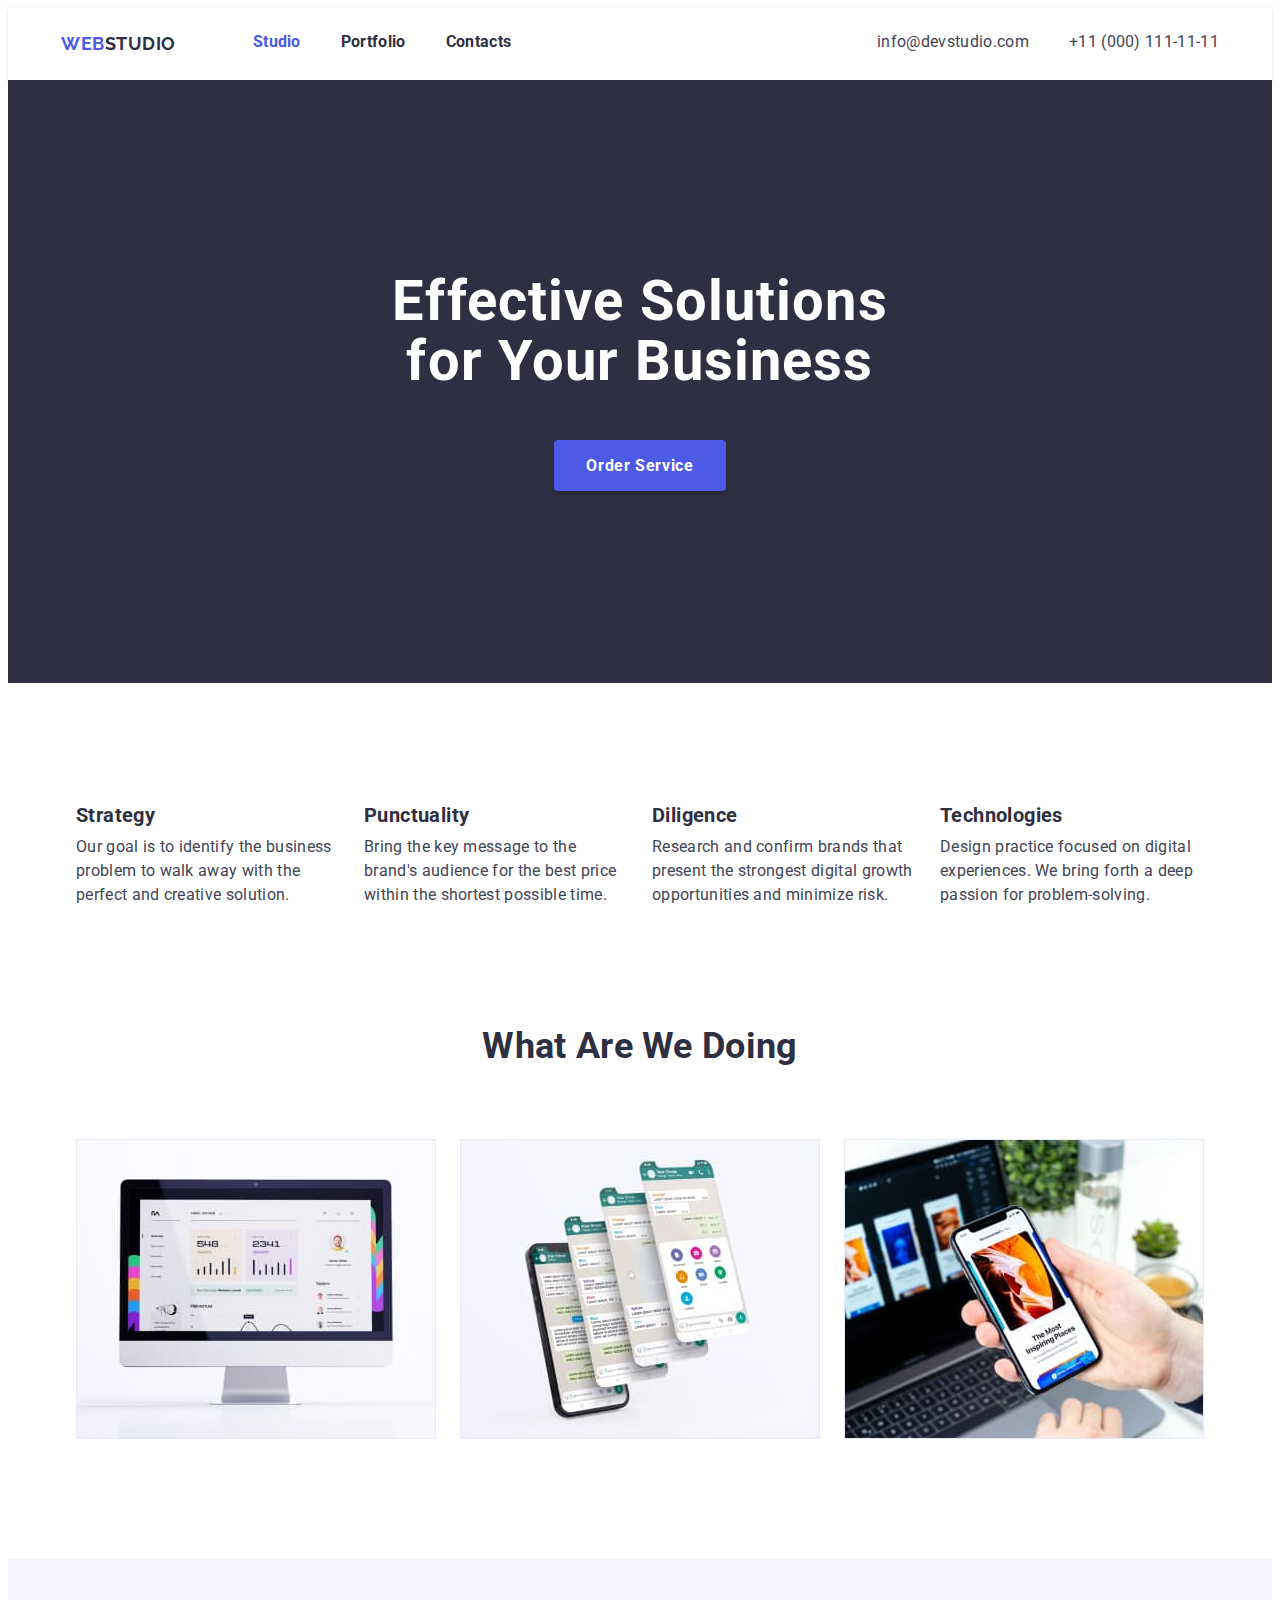
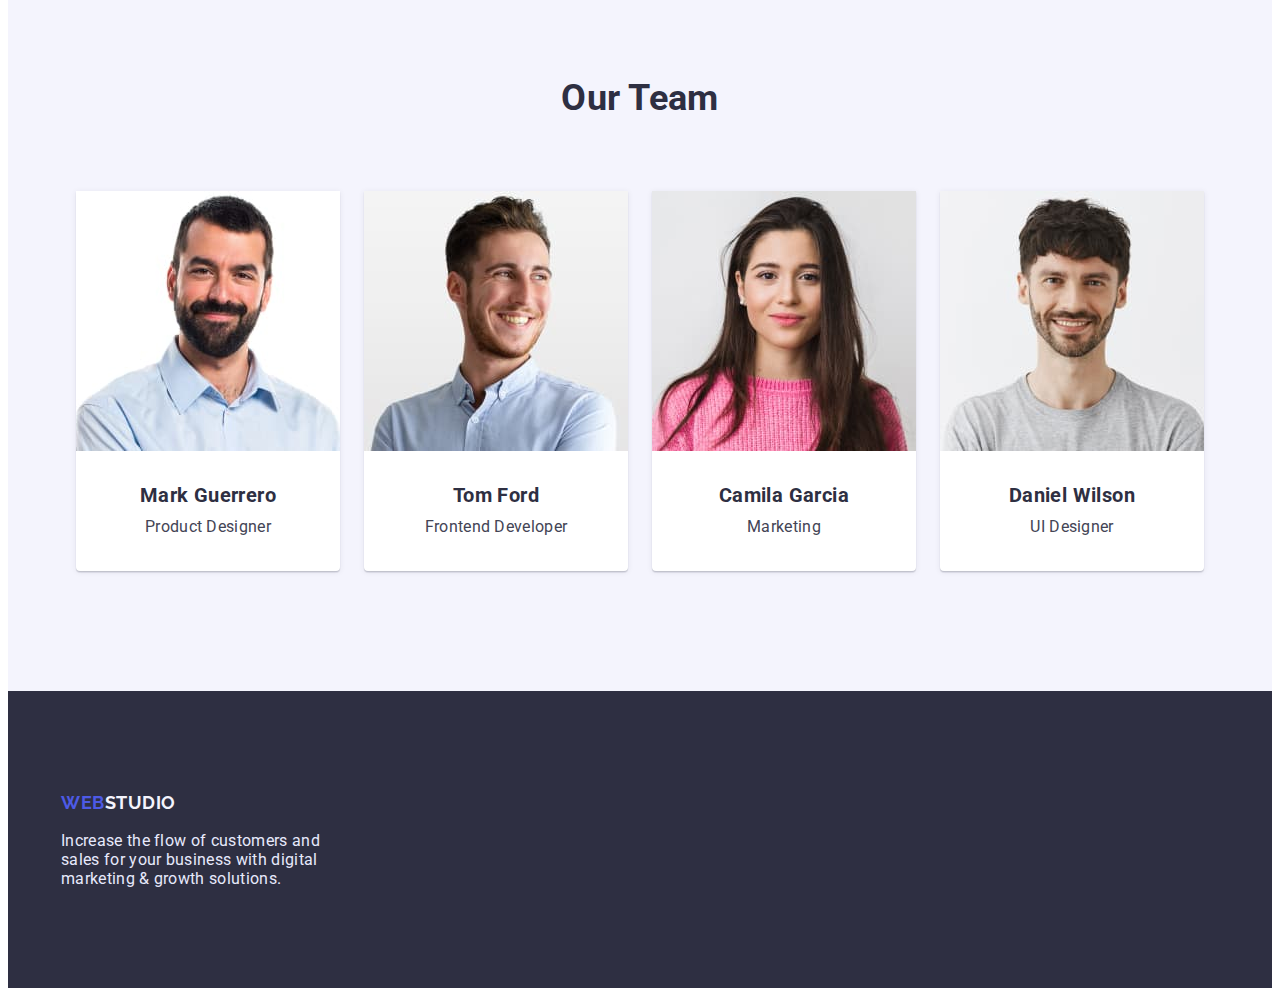
==== index.html @ 912d0351 "cloned" ====
<!DOCTYPE html>
<html lang="en">
  <head>
    <meta charset="UTF-8" />
    <meta http-equiv="X-UA-Compatible" content="IE=edge" />
    <meta name="viewport" content="width=device-width, initial-scale=1.0" />
    <title>Studio</title>
    <link
      rel="stylesheet"
      href="https://cdnjs.cloudflare.com/ajax/libs/modern-normalize/1.1.0/modern-normalize.min.css"
      integrity="sha512-wpPYUAdjBVSE4KJnH1VR1HeZfpl1ub8YT/NKx4PuQ5NmX2tKuGu6U/JRp5y+Y8XG2tV+wKQpNHVUX03MfMFn9Q=="
      crossorigin="anonymous"
      referrerpolicy="no-referrer"
    />
    <link rel="preconnect" href="https://fonts.googleapis.com" />
    <link rel="preconnect" href="https://fonts.gstatic.com" crossorigin />
    <link
      href="https://fonts.googleapis.com/css2?family=Raleway:wght@800&family=Roboto:wght@400;700;900&display=swap"
      rel="stylesheet"
    />
    <link rel="stylesheet" href="./css/styles.css" />
  </head>
  <body>
    <!-- header -->
    <header>
      <div class="container header">
        <a href="./index.html" class="logo">Web<span class="logo-header">Studio</span></a>
        <nav class="navigation">
          <ul class="nav-list">
            <li>
              <a href="./index.html" class="nav-global current">Studio</a>
            </li>
            <li>
              <a href="./portfolio.html" class="nav-global">Portfolio</a>
            </li>
            <li>
              <a href="#" class="nav-global">Contacts</a>
            </li>
          </ul>
        </nav>
        <ul class="contacts">
          <li><a href="mailto:info@devstudio.com" class="contact">info@devstudio.com</a></li>
          <li><a href="tel:+110001111111" class="contact">+11 (000) 111-11-11</a></li>
        </ul>
      </div>
    </header>
    <!-- main content -->
    <main>
      <!-- section order -->
      <section class="section order">
        <div class="container">
          <h1>Effective Solutions for Your Business</h1>
          <button class="order-button" type="button">Order Service</button>
        </div>
      </section>
      <!-- section soft skills -->
      <section class="section soft-skills">
        <div class="container">
          <h2 class="visually-hidden">Benefits</h2>
          <ul class="benefits">
            <li>
              <h3 class="benefit-name">Strategy</h3>
              <p class="benefit-description">
                Our goal is to identify the business problem to walk away with the perfect and
                creative solution.
              </p>
            </li>
            <li>
              <h3 class="benefit-name">Punctuality</h3>
              <p class="benefit-description">
                Bring the key message to the brand's audience for the best price within the shortest
                possible time.
              </p>
            </li>
            <li>
              <h3 class="benefit-name">Diligence</h3>
              <p class="benefit-description">
                Research and confirm brands that present the strongest digital growth opportunities
                and minimize risk.
              </p>
            </li>
            <li>
              <h3 class="benefit-name">Technologies</h3>
              <p class="benefit-description">
                Design practice focused on digital experiences. We bring forth a deep passion for
                problem-solving.
              </p>
            </li>
          </ul>
        </div>
      </section>
      <!-- section what are we doing -->
      <section class="section presentation">
        <div class="container">
          <h2>What are we doing</h2>
          <ul class="our-work">
            <li>
              <img src="./images/statistic.jpg" width="360" height="auto" alt="statistic" />
            </li>
            <li>
              <img src="./images/pagination.jpg" width="360" height="auto" alt="pagination" />
            </li>
            <li>
              <img src="./images/device.jpg" width="360" height="auto" alt="device" />
            </li>
          </ul>
        </div>
      </section>
      <!-- section our team -->
      <section class="section our-team">
        <div class="container">
          <h2>Our Team</h2>
          <ul class="team-cards">
            <li>
              <img
                src="./images/product_designer.jpg"
                width="264"
                height="auto"
                alt="Mark's photo"
              />
              <div class="card-info">
                <h3 class="worker-name">Mark Guerrero</h3>
                <p class="worker-position">Product Designer</p>
              </div>
            </li>
            <li>
              <img src="./images/developer.jpg" width="264" height="auto" alt="Tom's photo" />
              <div class="card-info">
                <h3 class="worker-name">Tom Ford</h3>
                <p class="worker-position">Frontend Developer</p>
              </div>
            </li>
            <li>
              <img src="./images/marketing.jpg" width="264" height="auto" alt="Camila's photo" />
              <div class="card-info">
                <h3 class="worker-name">Camila Garcia</h3>
                <p class="worker-position">Marketing</p>
              </div>
            </li>
            <li>
              <img src="./images/ui_designer.jpg" width="264" height="auto" alt="Daniel's photo" />
              <div class="card-info">
                <h3 class="worker-name">Daniel Wilson</h3>
                <p class="worker-position">UI Designer</p>
              </div>
            </li>
          </ul>
        </div>
      </section>
    </main>
    <!-- Footer -->
    <footer class="footer">
      <div class="container">
        <a href="./index.html" class="logo">Web<span class="logo-footer">Studio</span></a>
        <p class="footer-text">
          Increase the flow of customers and sales for your business with digital marketing & growth
          solutions.
        </p>
      </div>
    </footer>
  </body>
</html>
---- css/styles.css ----
:root {
  --primary-brand-color: #4d5ae5;
  --dark-color: #2e2f42;
  --success-color: #31d0aa;
  --text-color: #434455;
  --subtle-text-color: #8e8f99;
  --accent-color: #e7e9fc;
  --light-color: #f4f4fd;
  --pure-white: white;
  --order-active: #404bbf;
}

body {
  font-family: 'Roboto', sans-serif;
  color: var(--text-color);
  font-size: 16px;
  letter-spacing: 0.02em;
}

h1,
h2,
h3,
h4,
h5,
h6,
p {
  margin: 0;
}

img {
  display: block;
  max-width: 100%;
  height: auto;
}
/*
address {
  font-style: normal;
}
button {
  display: block;
  cursor: pointer;
  border: none;
  border-radius: 4px;
}

.section {
  @media screen and (max-width: 1199px) {
    padding-top: 60px;
    padding-bottom: 60px;
  }
  padding-top: 94px;
  padding-bottom: 94px;
}
.list {
  list-style: none;
  padding-left: 0;
  margin: 0;
}
.link {
  text-decoration: none;
  // color: inherit;
}
*/
.section {
  /* @media screen and (max-width: 1199px) {
    padding-top: 96px;
    padding-bottom: 96px;
  } */
  padding-top: 120px;
  padding-bottom: 120px;
}

.container {
  width: 1158px;
  margin: 0 auto;
  padding: 0 15px;
}

header {
  box-shadow: 0px 2px 1px rgba(46, 47, 66, 0.08), 0px 1px 1px rgba(46, 47, 66, 0.16),
    0px 1px 6px rgba(46, 47, 66, 0.08);
  padding: 24px 0;
}

.header {
  display: flex;
}

.navigation {
  margin-left: 77px;
}

.contacts {
  display: flex;
  margin-left: auto;
}

.logo {
  font-family: 'Raleway', sans-serif;
  font-weight: 700;
  font-size: 18px;
  line-height: 1.33;
  letter-spacing: 0.03em;
  text-transform: uppercase;
  text-decoration: none;
  color: var(--primary-brand-color);
}

.logo-header {
  color: var(--dark-color);
}

ul,
ol {
  list-style-type: none;
  margin: 0;
  padding: 0;
}

.nav-list {
  display: flex;
  gap: 40px;
}

.nav-global {
  font-weight: 700;
  font-size: 16px;
  color: var(--dark-color);
  text-decoration: none;
  letter-spacing: 0.02em;
}

.nav-global:hover,
.nav-global:active {
  color: var(--primary-brand-color);
}

.current {
  color: var(--primary-brand-color);
}

.contacts,
.navlist {
  display: flex;
  gap: 40px;
}

.contact {
  color: var(--text-color);
  text-decoration: none;
  letter-spacing: 0.02em;
}

.contact:hover {
  color: var(--primary-brand-color);
}

.order,
.footer {
  background-color: var(--dark-color);
}

.order {
  padding: 192px 0;
  text-align: center;
}

.order h1 {
  font-weight: 700;
  font-size: 56px;
  line-height: 1.07;
  color: var(--pure-white);
  text-align: center;
  letter-spacing: 0.02em;
  width: 496px;
  margin: 0 auto;
}

.order-button {
  cursor: pointer;
  color: var(--pure-white);
  background-color: var(--primary-brand-color);
  font-family: inherit;
  font-weight: 700;
  font-size: 16px;
  line-height: 1.19;
  letter-spacing: 0.04em;
  box-shadow: 0px 4px 4px rgba(0, 0, 0, 0.15);
  border-radius: 4px;
  border-style: none;
  padding: 16px 32px;
  margin-top: 48px;
}

.order-button:hover {
  box-shadow: 0px 1px 6px rgba(46, 47, 66, 0.08), 0px 1px 1px rgba(46, 47, 66, 0.16),
    0px 2px 1px rgba(46, 47, 66, 0.08);
}

.order-button:active {
  background: var(--order-active);
}

.visually-hidden {
  position: absolute;
  width: 1px;
  height: 1px;
  margin: -1px;
  border: 0;
  padding: 0;

  white-space: nowrap;
  clip-path: inset(100%);
  clip: rect(0 0 0 0);
  overflow: hidden;
}

.benefits,
.our-work,
.team-cards {
  display: flex;
  flex-wrap: wrap;
  gap: 24px;
  justify-content: center;
}

.benefits li {
  width: 264px;
}

.benefit-name {
  font-weight: 700;
  font-size: 20px;
  line-height: 1.2;
  letter-spacing: 0.02em;
  color: var(--dark-color);
  margin-bottom: 8px;
}

.benefit-description {
  line-height: 1.5;
}

.our-work li {
  width: 360px;
}

.presentation {
  padding-top: 0;
}

.presentation h2,
.our-team h2 {
  text-transform: capitalize;
  font-weight: 700;
  font-size: 36px;
  line-height: 1.11;
  text-align: center;
  color: var(--dark-color);
  margin-bottom: 72px;
}

.our-team {
  background-color: var(--light-color);
  text-align: center;
}

.our-team h3 {
  font-weight: 700;
  font-size: 20px;
  line-height: 1.2;
  letter-spacing: 0.02em;
  color: var(--dark-color);
  margin-bottom: 8px;
}

.team-cards li {
  width: 264px;
  background-color: #ffffff;
  box-shadow: 0px 1px 6px rgba(46, 47, 66, 0.08), 0px 1px 1px rgba(46, 47, 66, 0.16),
    0px 2px 1px rgba(46, 47, 66, 0.08);
  border-radius: 0px 0px 4px 4px;
}

.card-info {
  padding: 32px 0;
}

.worker-position {
  line-height: 1.5;
}

.buttons {
  cursor: pointer;
  color: var(--primary-brand-color);
  background-color: var(--light-color);
  border: 1px solid var(--accent-color);
  border-radius: 4px;
  font-family: inherit;
  font-size: 16px;
  font-weight: 700;
  line-height: 1.33;
  letter-spacing: 0.04em;
  padding: 12px 24px;
}

.buttons:hover {
  background: var(--primary-brand-color);
  box-shadow: 0px 3px 1px rgba(0, 0, 0, 0.1), 0px 2px 1px rgba(0, 0, 0, 0.08),
    0px 2px 2px rgba(0, 0, 0, 0.12);
  color: var(--pure-white);
}

.nav-local {
  display: flex;
  flex-wrap: wrap;
  margin-bottom: 72px;
  justify-content: center;
  column-gap: 24px;
}

.cards {
  display: flex;
  flex-wrap: wrap;
  row-gap: 48px;
  column-gap: 24px;
}

.cards > li {
  width: 360px;
  box-shadow: 0px 1px 6px rgba(46, 47, 66, 0.08);
}

.description {
  padding: 32px 16px;
  border: 0.5px solid #f4f4fd;
  border: 0;
}

.project-name {
  font-weight: 700;
  font-size: 20px;
  color: var(--dark-color);
  margin-bottom: 8px;
}

.project-type {
  line-height: 1.5;
}

.footer {
  background-color: var(--dark-color);
  padding: 100px 0;
}

.logo-footer {
  color: var(--light-color);
  margin-bottom: 24px;
}

.footer-text {
  color: var(--accent-color);
  width: 264px;
  margin-top: 16px;
}
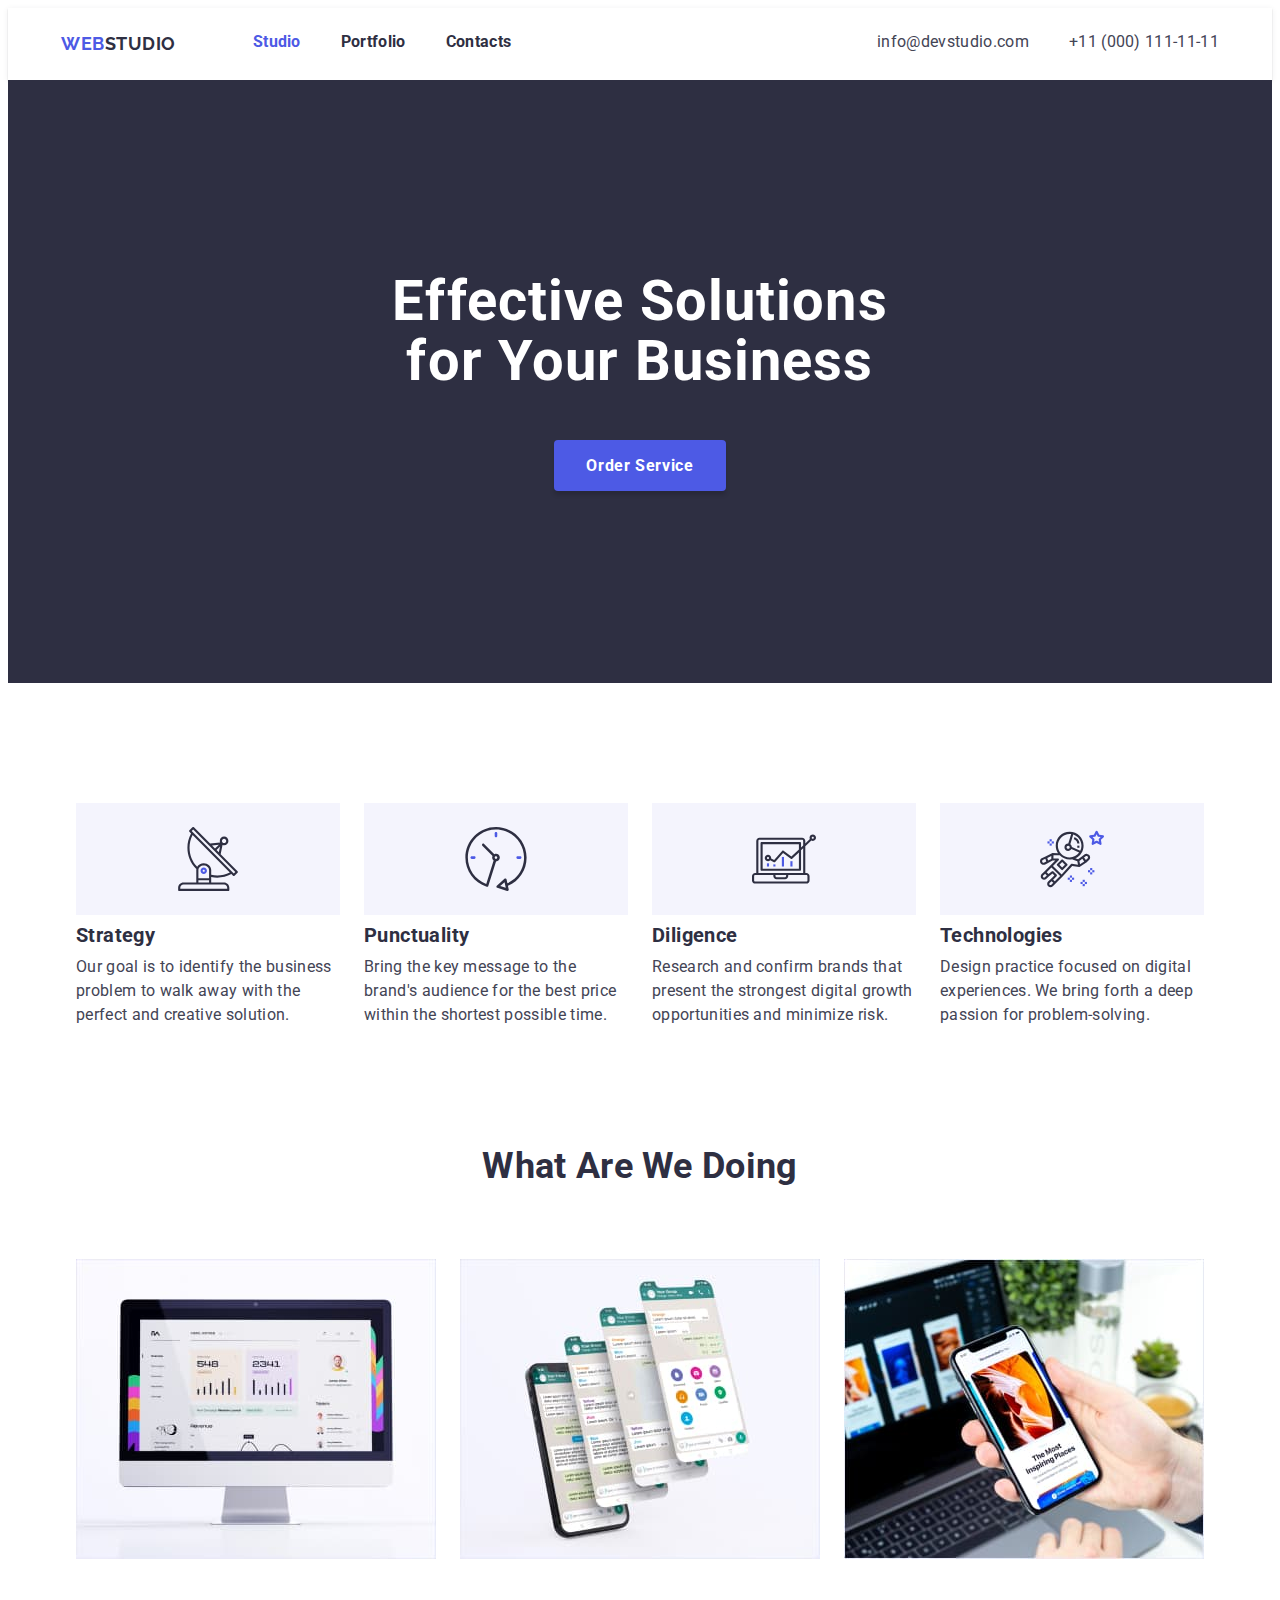
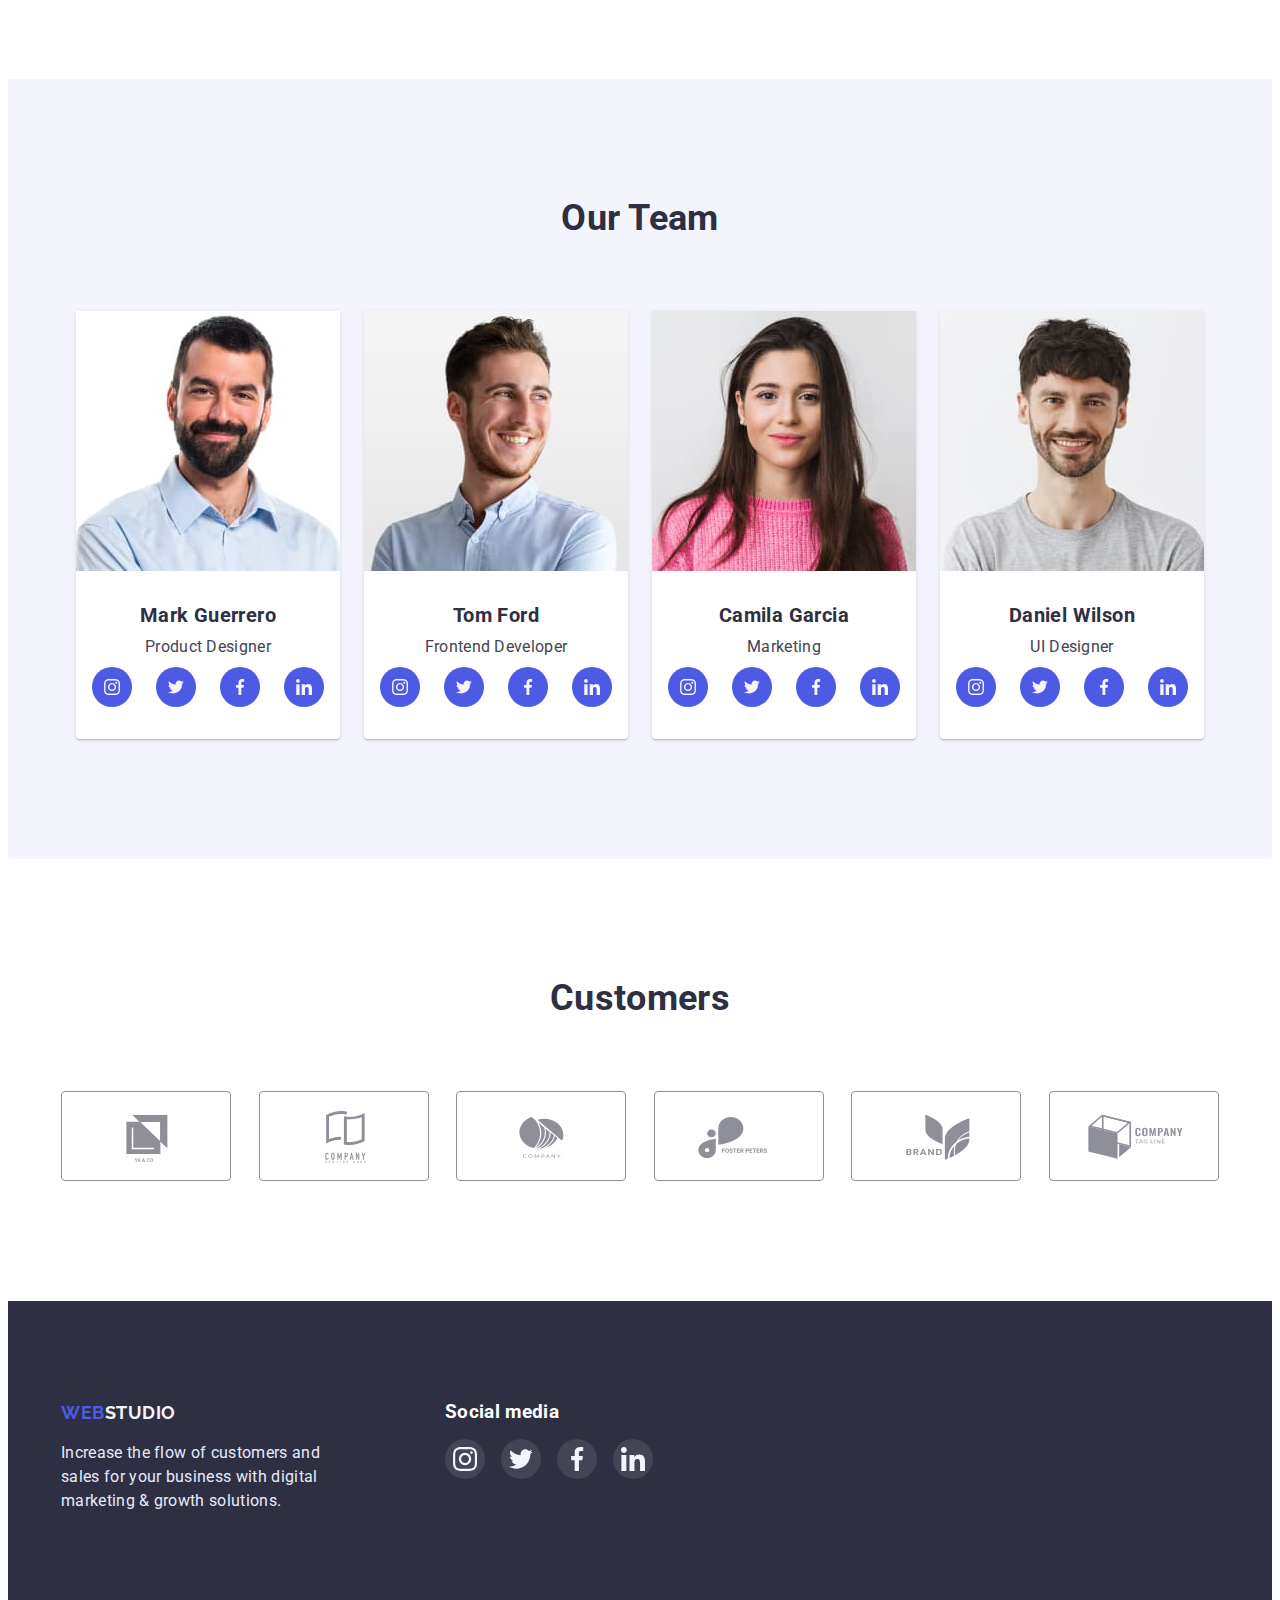
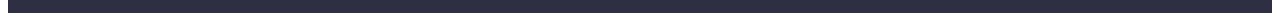
==== commit a7099d96: "imported icons" ====
--- a/index.html
+++ b/index.html
@@ -59,6 +59,11 @@
           <h2 class="visually-hidden">Benefits</h2>
           <ul class="benefits">
             <li>
+              <div class="benefit-icon">
+                <svg width="64" height="64">
+                  <use href="./images/icons.svg#icon-antena"></use>
+                </svg>
+              </div>
               <h3 class="benefit-name">Strategy</h3>
               <p class="benefit-description">
                 Our goal is to identify the business problem to walk away with the perfect and
@@ -66,6 +71,11 @@
               </p>
             </li>
             <li>
+              <div class="benefit-icon">
+                <svg width="64" height="64">
+                  <use href="./images/icons.svg#icon-clock1"></use>
+                </svg>
+              </div>
               <h3 class="benefit-name">Punctuality</h3>
               <p class="benefit-description">
                 Bring the key message to the brand's audience for the best price within the shortest
@@ -73,6 +83,11 @@
               </p>
             </li>
             <li>
+              <div class="benefit-icon">
+                <svg width="64" height="64">
+                  <use href="./images/icons.svg#icon-diagram1"></use>
+                </svg>
+              </div>
               <h3 class="benefit-name">Diligence</h3>
               <p class="benefit-description">
                 Research and confirm brands that present the strongest digital growth opportunities
@@ -80,6 +95,11 @@
               </p>
             </li>
             <li>
+              <div class="benefit-icon">
+                <svg width="64" height="64">
+                  <use href="./images/icons.svg#icon-astronaut1"></use>
+                </svg>
+              </div>
               <h3 class="benefit-name">Technologies</h3>
               <p class="benefit-description">
                 Design practice focused on digital experiences. We bring forth a deep passion for
@@ -121,6 +141,28 @@
               <div class="card-info">
                 <h3 class="worker-name">Mark Guerrero</h3>
                 <p class="worker-position">Product Designer</p>
+                <div class="socials">
+                  <a href="#">
+                    <svg width="16" height="16">
+                      <use href="./images/icons.svg#icon-instagram2"></use>
+                    </svg>
+                  </a>
+                  <a href="#">
+                    <svg width="16" height="16">
+                      <use href="./images/icons.svg#icon-twitter1"></use>
+                    </svg>
+                  </a>
+                  <a href="#">
+                    <svg width="16" height="16">
+                      <use href="./images/icons.svg#icon-facebook1"></use>
+                    </svg>
+                  </a>
+                  <a href="#">
+                    <svg width="16" height="16">
+                      <use href="./images/icons.svg#icon-linkedin1"></use>
+                    </svg>
+                  </a>
+                </div>
               </div>
             </li>
             <li>
@@ -128,6 +170,28 @@
               <div class="card-info">
                 <h3 class="worker-name">Tom Ford</h3>
                 <p class="worker-position">Frontend Developer</p>
+                <div class="socials">
+                  <a href="#">
+                    <svg width="16" height="16">
+                      <use href="./images/icons.svg#icon-instagram2"></use>
+                    </svg>
+                  </a>
+                  <a href="#">
+                    <svg width="16" height="16">
+                      <use href="./images/icons.svg#icon-twitter1"></use>
+                    </svg>
+                  </a>
+                  <a href="#">
+                    <svg width="16" height="16">
+                      <use href="./images/icons.svg#icon-facebook1"></use>
+                    </svg>
+                  </a>
+                  <a href="#">
+                    <svg width="16" height="16">
+                      <use href="./images/icons.svg#icon-linkedin1"></use>
+                    </svg>
+                  </a>
+                </div>
               </div>
             </li>
             <li>
@@ -135,6 +199,28 @@
               <div class="card-info">
                 <h3 class="worker-name">Camila Garcia</h3>
                 <p class="worker-position">Marketing</p>
+                <div class="socials">
+                  <a href="#">
+                    <svg width="16" height="16">
+                      <use href="./images/icons.svg#icon-instagram2"></use>
+                    </svg>
+                  </a>
+                  <a href="#">
+                    <svg width="16" height="16">
+                      <use href="./images/icons.svg#icon-twitter1"></use>
+                    </svg>
+                  </a>
+                  <a href="#">
+                    <svg width="16" height="16">
+                      <use href="./images/icons.svg#icon-facebook1"></use>
+                    </svg>
+                  </a>
+                  <a href="#">
+                    <svg width="16" height="16">
+                      <use href="./images/icons.svg#icon-linkedin1"></use>
+                    </svg>
+                  </a>
+                </div>
               </div>
             </li>
             <li>
@@ -142,7 +228,66 @@
               <div class="card-info">
                 <h3 class="worker-name">Daniel Wilson</h3>
                 <p class="worker-position">UI Designer</p>
-              </div>
+                <div class="socials">
+                  <a href="#">
+                    <svg width="16" height="16">
+                      <use href="./images/icons.svg#icon-instagram2"></use>
+                    </svg>
+                  </a>
+                  <a href="#">
+                    <svg width="16" height="16">
+                      <use href="./images/icons.svg#icon-twitter1"></use>
+                    </svg>
+                  </a>
+                  <a href="#">
+                    <svg width="16" height="16">
+                      <use href="./images/icons.svg#icon-facebook1"></use>
+                    </svg>
+                  </a>
+                  <a href="#">
+                    <svg width="16" height="16">
+                      <use href="./images/icons.svg#icon-linkedin1"></use>
+                    </svg>
+                  </a>
+                </div>
+              </div>
+            </li>
+          </ul>
+        </div>
+      </section>
+      <section class="section">
+        <div class="container">
+          <h2 class="customers-header">Customers</h2>
+          <ul class="customers-icons">
+            <li>
+              <svg width="104" height="56">
+                <use href="./images/icons.svg#icon-client1"></use>
+              </svg>
+            </li>
+            <li>
+              <svg width="104" height="56">
+                <use href="./images/icons.svg#icon-client2"></use>
+              </svg>
+            </li>
+            <li>
+              <svg width="104" height="56">
+                <use href="./images/icons.svg#icon-client3"></use>
+              </svg>
+            </li>
+            <li>
+              <svg width="104" height="56">
+                <use href="./images/icons.svg#icon-client4"></use>
+              </svg>
+            </li>
+            <li>
+              <svg width="104" height="56">
+                <use href="./images/icons.svg#icon-client5"></use>
+              </svg>
+            </li>
+            <li>
+              <svg width="104" height="56">
+                <use href="./images/icons.svg#icon-client6"></use>
+              </svg>
             </li>
           </ul>
         </div>
@@ -151,11 +296,38 @@
     <!-- Footer -->
     <footer class="footer">
       <div class="container">
-        <a href="./index.html" class="logo">Web<span class="logo-footer">Studio</span></a>
-        <p class="footer-text">
-          Increase the flow of customers and sales for your business with digital marketing & growth
-          solutions.
-        </p>
+        <div class="logos">
+          <a href="./index.html" class="logo">Web<span class="logo-footer">Studio</span></a>
+          <p class="footer-text">
+            Increase the flow of customers and sales for your business with digital marketing &
+            growth solutions.
+          </p>
+        </div>
+        <div class="footer-socials">
+          <h3 class="socials-header">Social media</h3>
+          <div class="social-links">
+            <a href="#">
+              <svg width="24" height="24">
+                <use href="./images/icons.svg#icon-instagram2"></use>
+              </svg>
+            </a>
+            <a href="#">
+              <svg width="24" height="24">
+                <use href="./images/icons.svg#icon-twitter1"></use>
+              </svg>
+            </a>
+            <a href="#">
+              <svg width="24" height="24">
+                <use href="./images/icons.svg#icon-facebook1"></use>
+              </svg>
+            </a>
+            <a href="#">
+              <svg width="24" height="24">
+                <use href="./images/icons.svg#icon-linkedin1"></use>
+              </svg>
+            </a>
+          </div>
+        </div>
       </div>
     </footer>
   </body>
--- a/css/styles.css
+++ b/css/styles.css
@@ -215,6 +215,15 @@
   overflow: hidden;
 }
 
+.benefit-icon {
+  display: inline-flex;
+  align-items: center;
+  justify-content: center;
+  height: 112px;
+  width: 264px;
+  background-color: var(--light-color);
+}
+
 .benefits,
 .our-work,
 .team-cards {
@@ -234,7 +243,7 @@
   line-height: 1.2;
   letter-spacing: 0.02em;
   color: var(--dark-color);
-  margin-bottom: 8px;
+  margin: 8px 0;
 }
 
 .benefit-description {
@@ -286,8 +295,27 @@
   padding: 32px 0;
 }
 
+.socials {
+  display: flex;
+  padding: 0 4px;
+  justify-content: space-around;
+}
+
+.card-info a {
+  display: inline-flex;
+  align-items: center;
+  justify-content: center;
+
+  width: 40px;
+  height: 40px;
+  background-color: var(--primary-brand-color);
+  text-decoration: none;
+  border-radius: 50%;
+}
+
 .worker-position {
   line-height: 1.5;
+  margin-bottom: 8px;
 }
 
 .buttons {
@@ -348,11 +376,69 @@
   line-height: 1.5;
 }
 
+.customers-header {
+  text-transform: capitalize;
+  font-weight: 700;
+  font-size: 36px;
+  line-height: 1.11;
+  text-align: center;
+  color: var(--dark-color);
+  margin-bottom: 72px;
+}
+
+.customers-icons {
+  display: flex;
+  align-items: center;
+  justify-content: space-between;
+}
+
+.customers-icons li {
+  display: flex;
+  align-items: center;
+  justify-content: center;
+  width: 168px;
+  height: 88px;
+  border: 1px solid var(--subtle-text-color);
+  border-radius: 4px;
+}
+
 .footer {
   background-color: var(--dark-color);
   padding: 100px 0;
 }
 
+.footer-socials {
+  margin-left: 120px;
+  width: 208px;
+  height: 80px;
+}
+
+.social-links {
+  display: flex;
+  justify-content: space-between;
+  margin-top: 16px;
+}
+
+.footer > .container {
+  display: flex;
+}
+
+.footer-socials a {
+  display: flex;
+  align-items: center;
+  justify-content: center;
+  width: 40px;
+  height: 40px;
+  text-decoration: none;
+  background-color: rgba(255, 255, 255, 0.1);
+  border-radius: 50%;
+}
+
+.socials-header {
+  font-weight: 700;
+  color: var(--pure-white);
+}
+
 .logo-footer {
   color: var(--light-color);
   margin-bottom: 24px;
@@ -361,5 +447,8 @@
 .footer-text {
   color: var(--accent-color);
   width: 264px;
+  height: 72px;
+  line-height: 1.5;
+  letter-spacing: 0.02em;
   margin-top: 16px;
 }
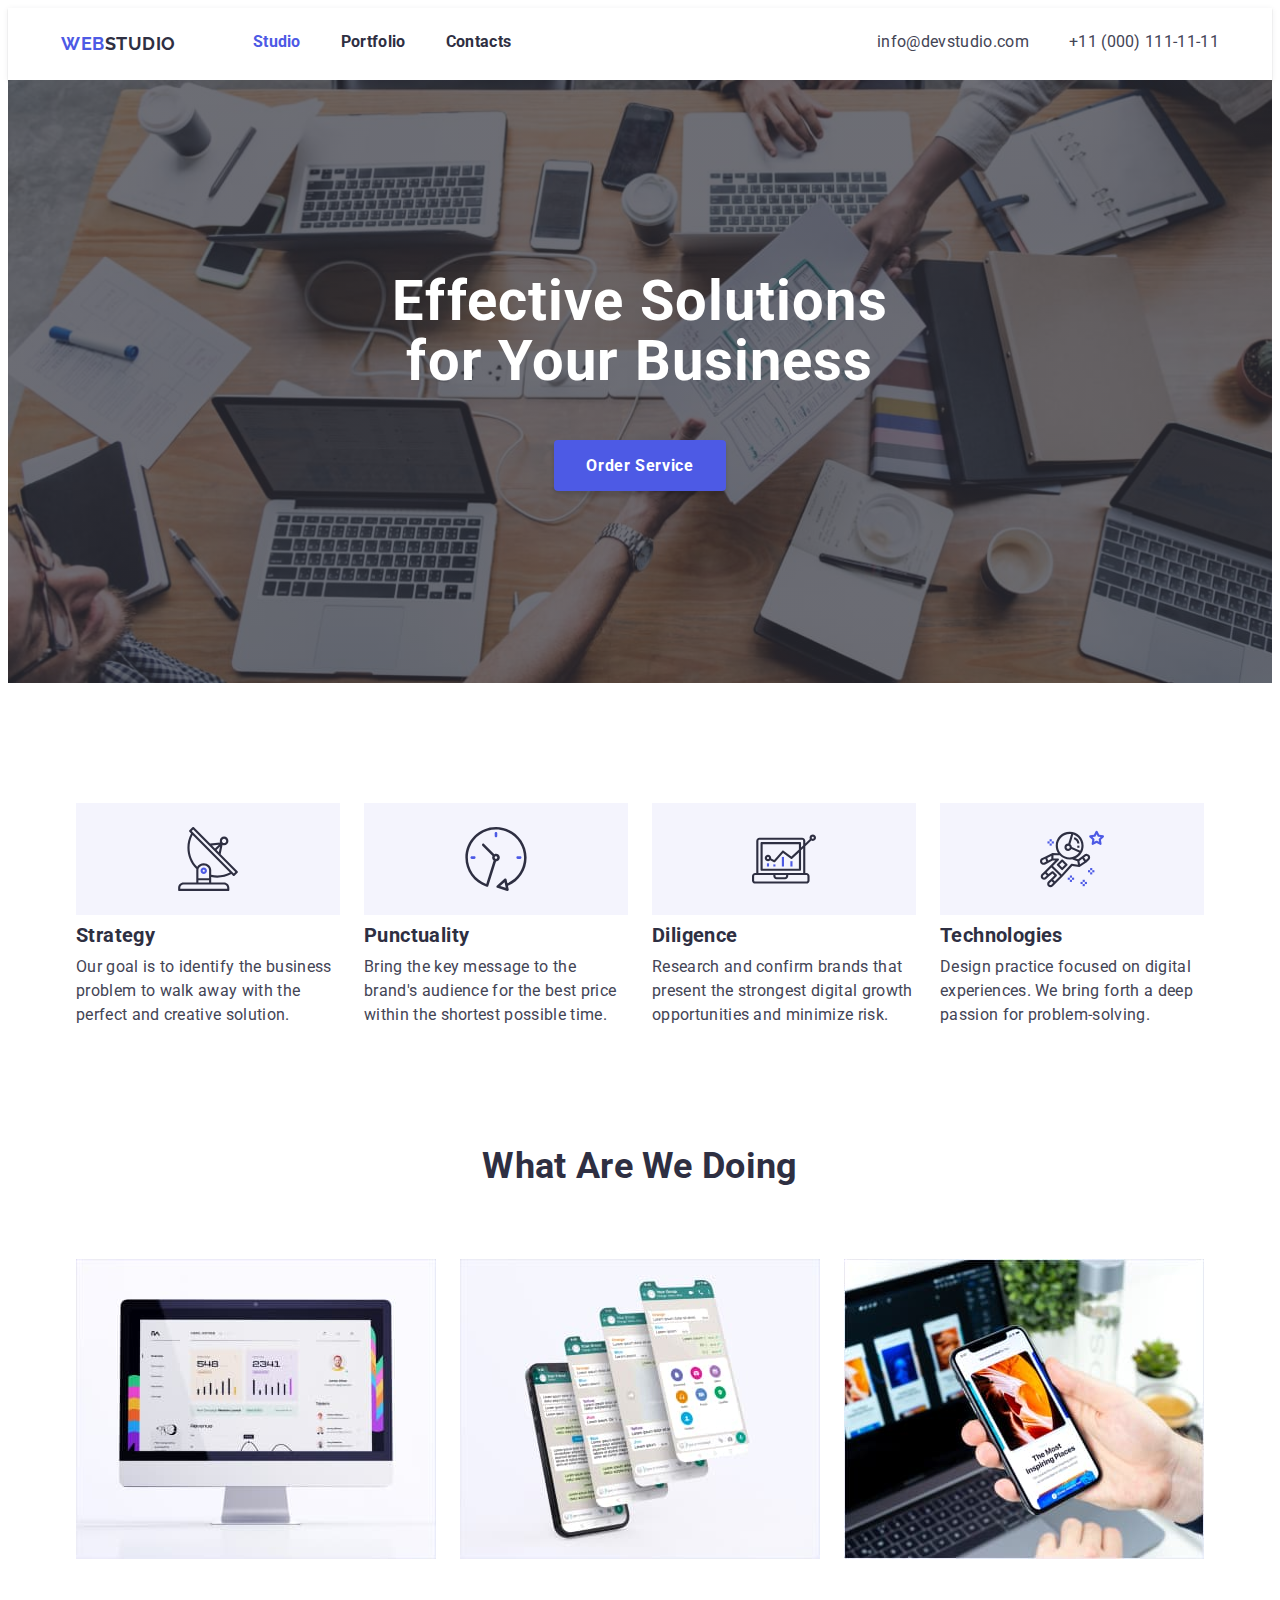
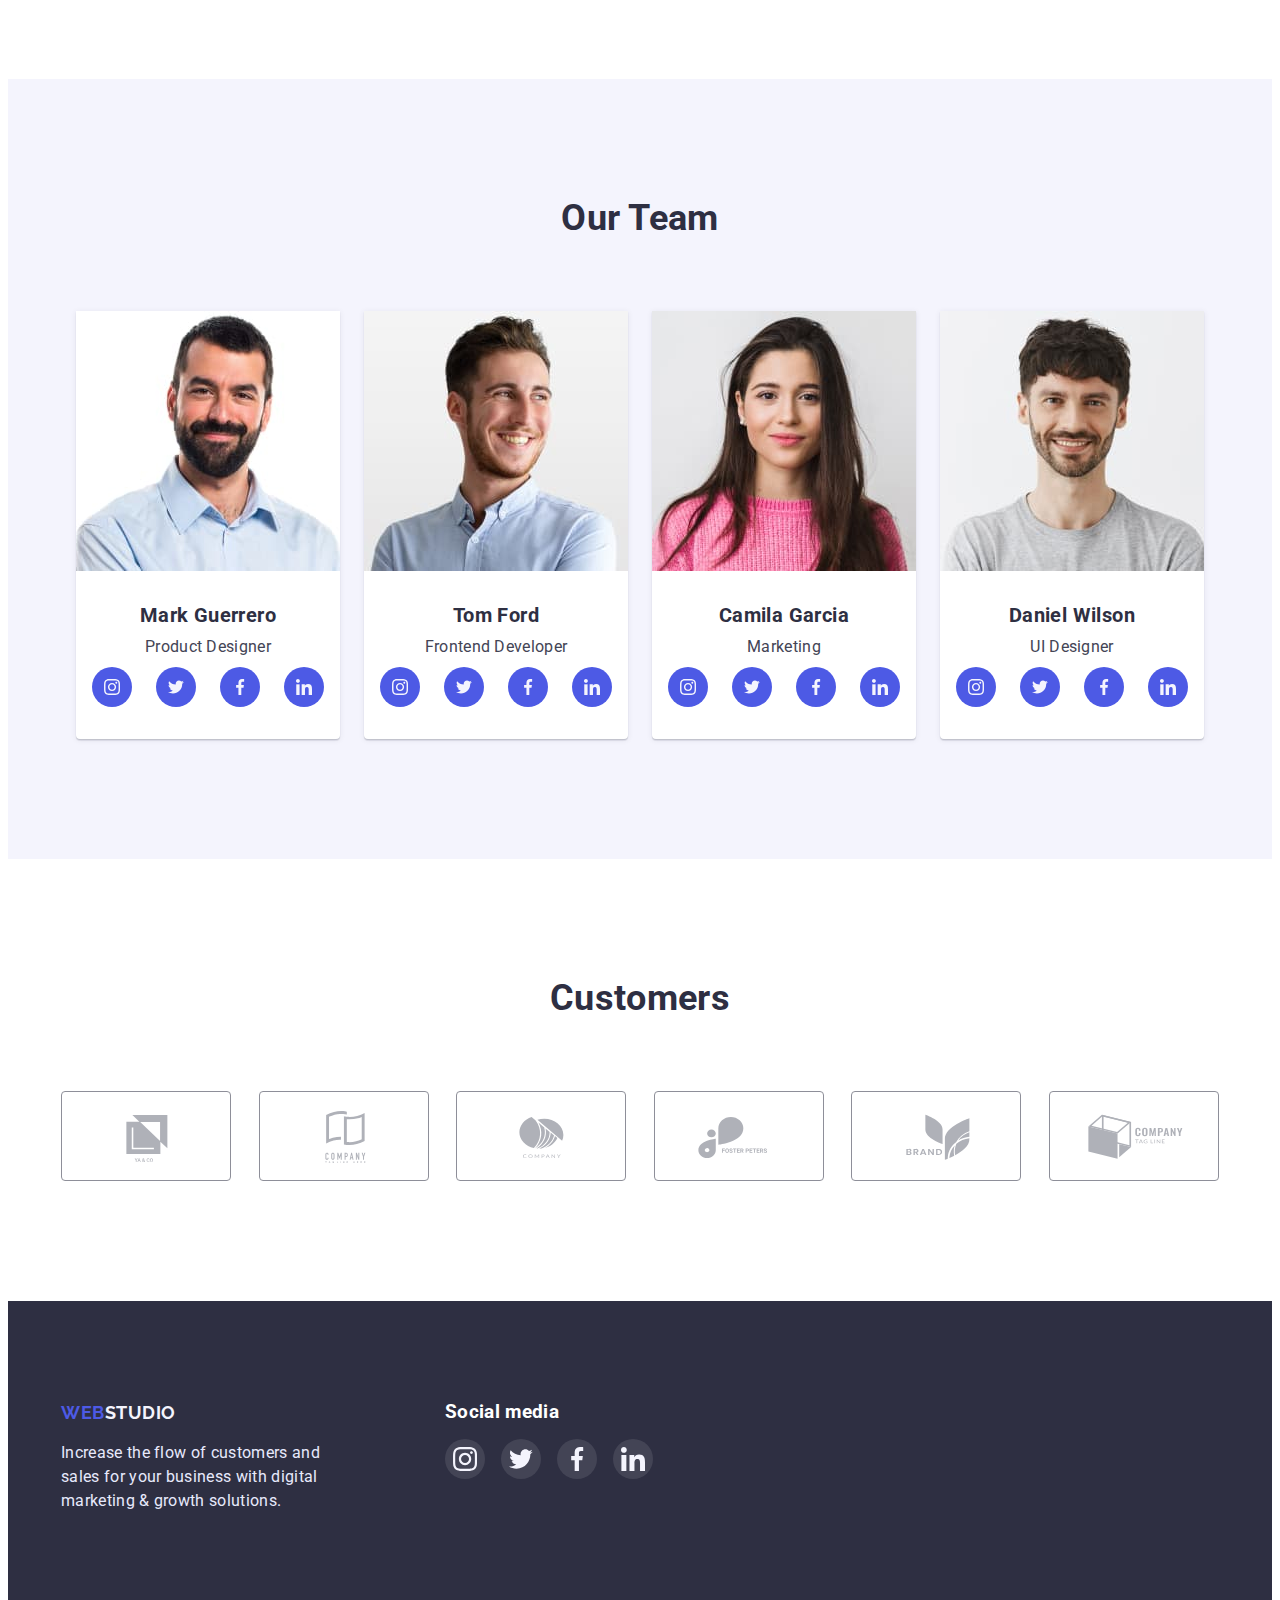
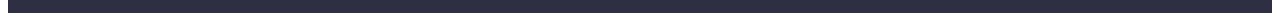
==== commit a6545464: "changed svg, added hovers" ====
--- a/index.html
+++ b/index.html
@@ -260,32 +260,32 @@
           <h2 class="customers-header">Customers</h2>
           <ul class="customers-icons">
             <li>
-              <svg width="104" height="56">
+              <svg width="104" height="56" class="customers-svg">
                 <use href="./images/icons.svg#icon-client1"></use>
               </svg>
             </li>
             <li>
-              <svg width="104" height="56">
+              <svg width="104" height="56" class="customers-svg">
                 <use href="./images/icons.svg#icon-client2"></use>
               </svg>
             </li>
             <li>
-              <svg width="104" height="56">
+              <svg width="104" height="56" class="customers-svg">
                 <use href="./images/icons.svg#icon-client3"></use>
               </svg>
             </li>
             <li>
-              <svg width="104" height="56">
+              <svg width="104" height="56" class="customers-svg">
                 <use href="./images/icons.svg#icon-client4"></use>
               </svg>
             </li>
             <li>
-              <svg width="104" height="56">
+              <svg width="104" height="56" class="customers-svg">
                 <use href="./images/icons.svg#icon-client5"></use>
               </svg>
             </li>
             <li>
-              <svg width="104" height="56">
+              <svg width="104" height="56" class="customers-svg">
                 <use href="./images/icons.svg#icon-client6"></use>
               </svg>
             </li>
--- a/css/styles.css
+++ b/css/styles.css
@@ -8,6 +8,7 @@
   --light-color: #f4f4fd;
   --pure-white: white;
   --order-active: #404bbf;
+  --basic-svg: #afb1b8;
 }
 
 body {
@@ -163,6 +164,11 @@
 .order {
   padding: 192px 0;
   text-align: center;
+  background-image: linear-gradient(rgba(47, 48, 58, 0.7), rgba(47, 48, 58, 0.7)),
+    url('../images/people-office.jpg');
+  background-size: cover;
+  max-width: 1440px;
+  margin: 0 auto;
 }
 
 .order h1 {
@@ -199,6 +205,7 @@
 
 .order-button:active {
   background: var(--order-active);
+  box-shadow: 0px 4px 4px rgba(0, 0, 0, 0.15);
 }
 
 .visually-hidden {
@@ -311,6 +318,11 @@
   background-color: var(--primary-brand-color);
   text-decoration: none;
   border-radius: 50%;
+}
+
+.card-info a:hover,
+.card-info a:focus {
+  background-color: var(--success-color);
 }
 
 .worker-position {
@@ -333,7 +345,7 @@
 }
 
 .buttons:hover {
-  background: var(--primary-brand-color);
+  background-color: var(--primary-brand-color);
   box-shadow: 0px 3px 1px rgba(0, 0, 0, 0.1), 0px 2px 1px rgba(0, 0, 0, 0.08),
     0px 2px 2px rgba(0, 0, 0, 0.12);
   color: var(--pure-white);
@@ -354,7 +366,7 @@
   column-gap: 24px;
 }
 
-.cards > li {
+.cards > li:hover {
   width: 360px;
   box-shadow: 0px 1px 6px rgba(46, 47, 66, 0.08);
 }
@@ -402,6 +414,15 @@
   border-radius: 4px;
 }
 
+.customers-svg {
+  fill: var(--basic-svg);
+}
+
+.customers-svg:hover,
+.customers-svg:focus {
+  fill: var(--primary-brand-color);
+}
+
 .footer {
   background-color: var(--dark-color);
   padding: 100px 0;
@@ -432,6 +453,11 @@
   text-decoration: none;
   background-color: rgba(255, 255, 255, 0.1);
   border-radius: 50%;
+}
+
+.footer-socials a:hover,
+.footer-socials a:focus {
+  background-color: var(--success-color);
 }
 
 .socials-header {
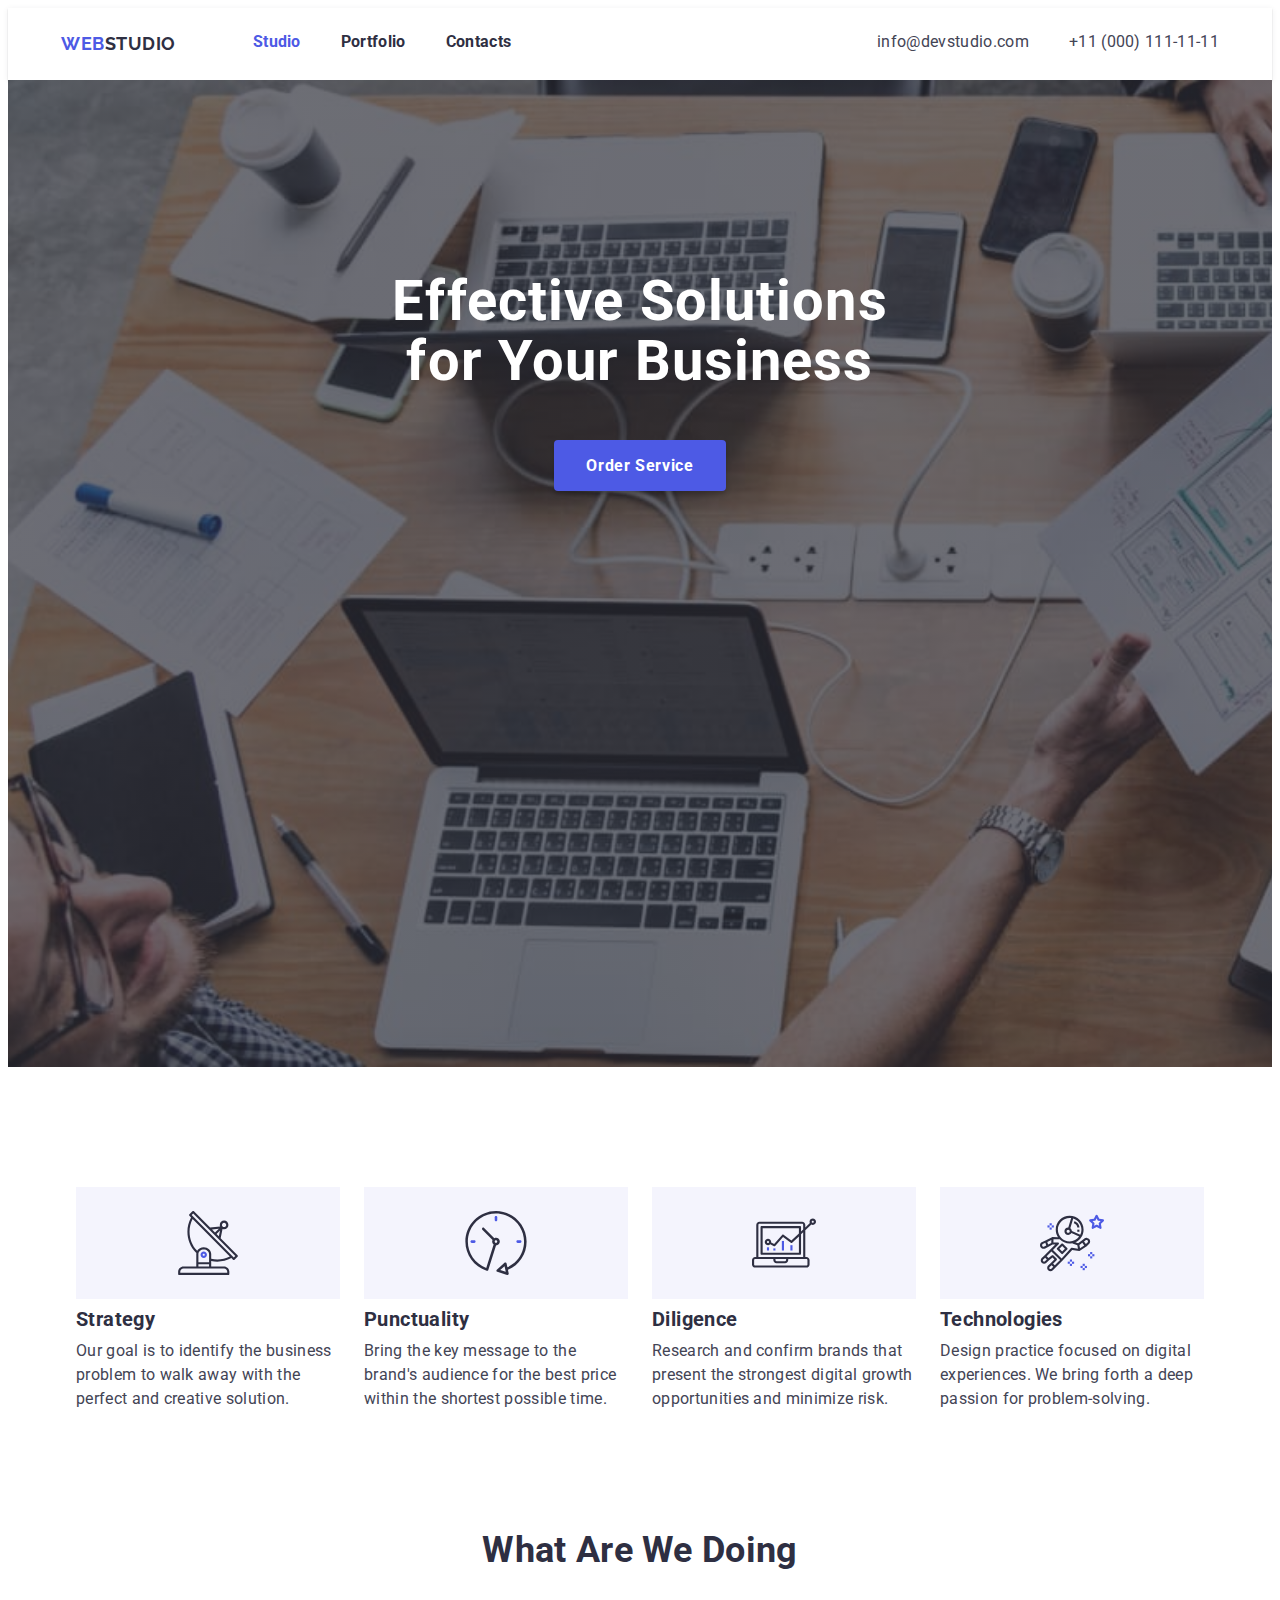
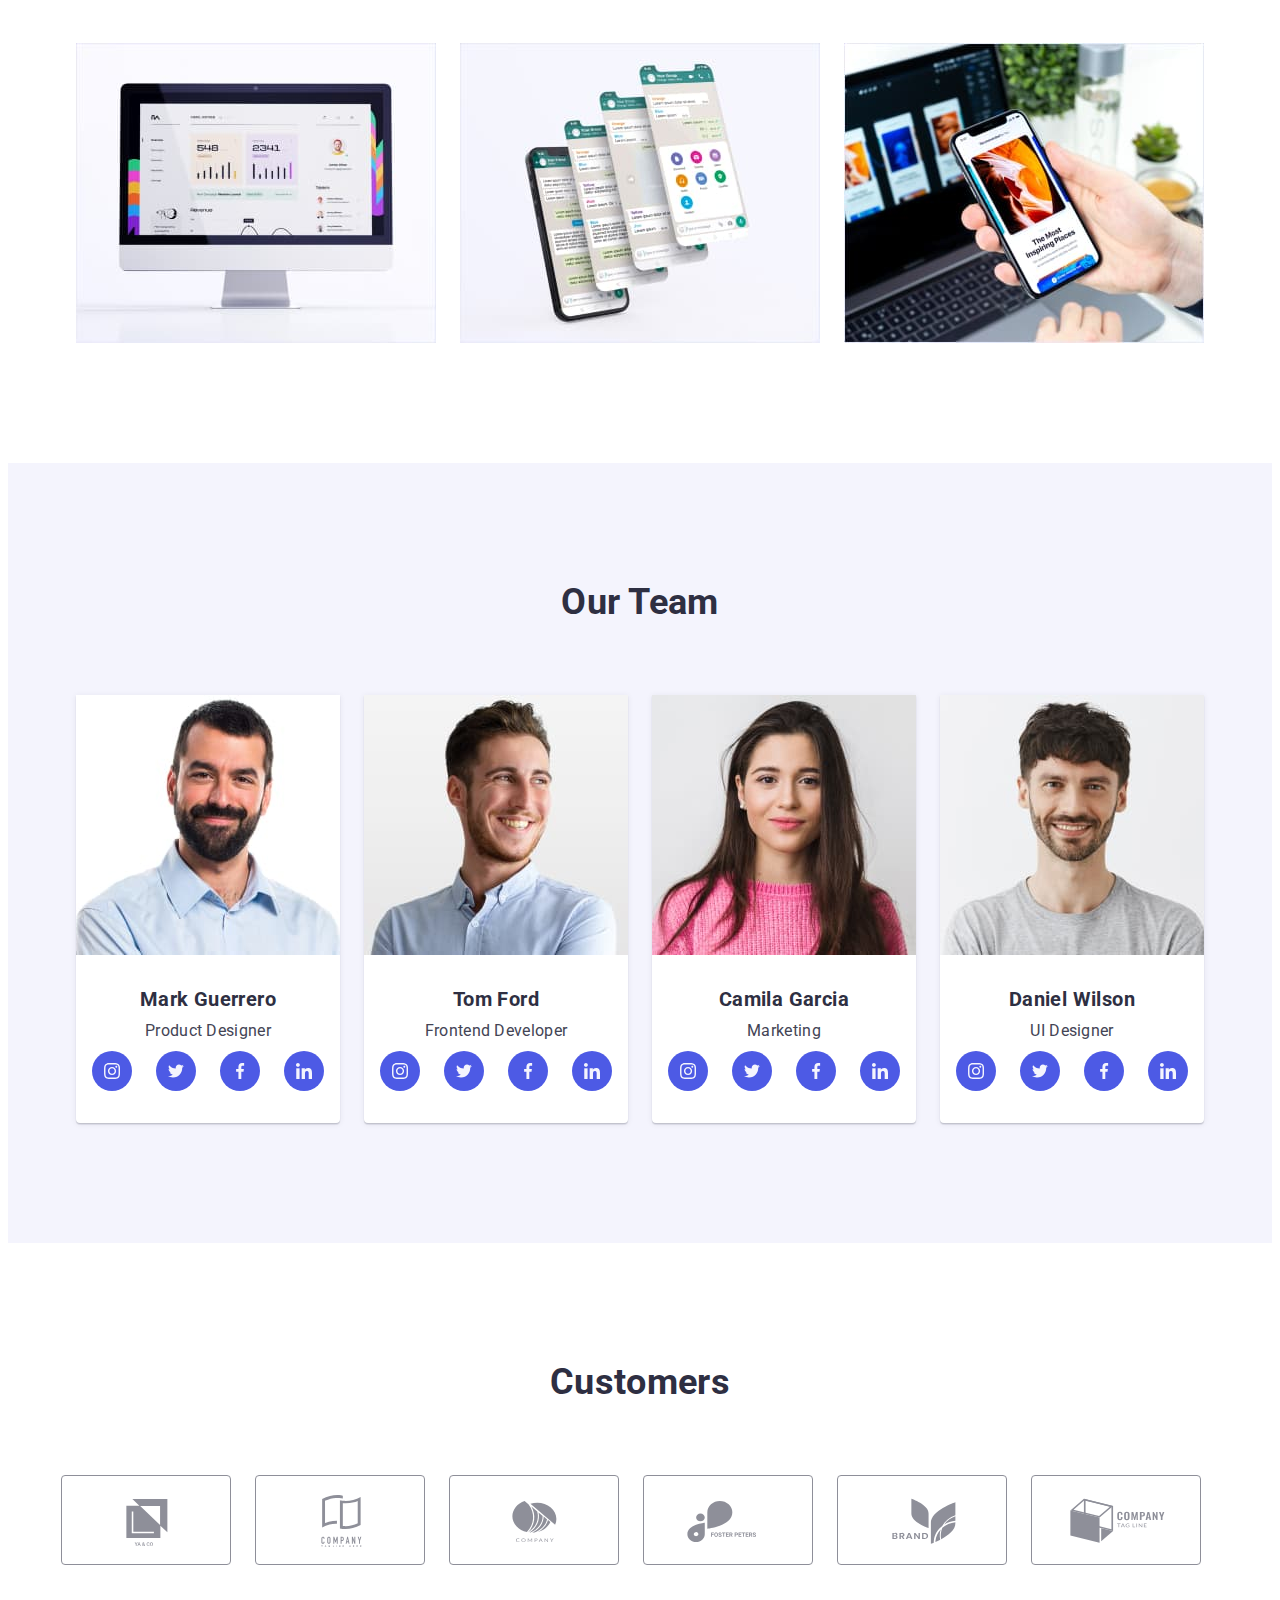
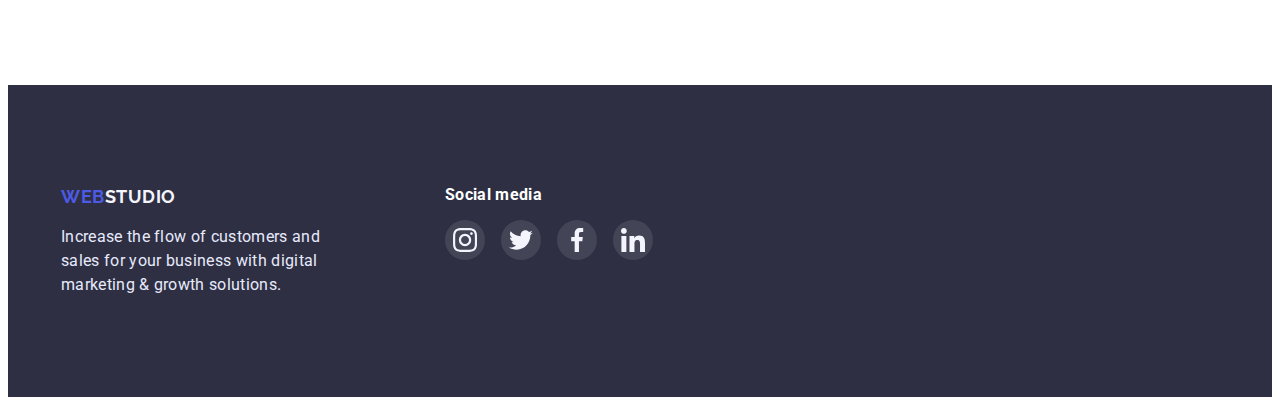
==== commit 410ed59e: "added hovers/focuses/gaps" ====
--- a/index.html
+++ b/index.html
@@ -141,28 +141,36 @@
               <div class="card-info">
                 <h3 class="worker-name">Mark Guerrero</h3>
                 <p class="worker-position">Product Designer</p>
-                <div class="socials">
-                  <a href="#">
-                    <svg width="16" height="16">
-                      <use href="./images/icons.svg#icon-instagram2"></use>
-                    </svg>
-                  </a>
-                  <a href="#">
-                    <svg width="16" height="16">
-                      <use href="./images/icons.svg#icon-twitter1"></use>
-                    </svg>
-                  </a>
-                  <a href="#">
-                    <svg width="16" height="16">
-                      <use href="./images/icons.svg#icon-facebook1"></use>
-                    </svg>
-                  </a>
-                  <a href="#">
-                    <svg width="16" height="16">
-                      <use href="./images/icons.svg#icon-linkedin1"></use>
-                    </svg>
-                  </a>
-                </div>
+                <ul class="socials">
+                  <li>
+                    <a href="#">
+                      <svg width="16" height="16">
+                        <use href="./images/icons.svg#icon-instagram2"></use>
+                      </svg>
+                    </a>
+                  </li>
+                  <li>
+                    <a href="#">
+                      <svg width="16" height="16">
+                        <use href="./images/icons.svg#icon-twitter1"></use>
+                      </svg>
+                    </a>
+                  </li>
+                  <li>
+                    <a href="#">
+                      <svg width="16" height="16">
+                        <use href="./images/icons.svg#icon-facebook1"></use>
+                      </svg>
+                    </a>
+                  </li>
+                  <li>
+                    <a href="#">
+                      <svg width="16" height="16">
+                        <use href="./images/icons.svg#icon-linkedin1"></use>
+                      </svg>
+                    </a>
+                  </li>
+                </ul>
               </div>
             </li>
             <li>
@@ -170,28 +178,36 @@
               <div class="card-info">
                 <h3 class="worker-name">Tom Ford</h3>
                 <p class="worker-position">Frontend Developer</p>
-                <div class="socials">
-                  <a href="#">
-                    <svg width="16" height="16">
-                      <use href="./images/icons.svg#icon-instagram2"></use>
-                    </svg>
-                  </a>
-                  <a href="#">
-                    <svg width="16" height="16">
-                      <use href="./images/icons.svg#icon-twitter1"></use>
-                    </svg>
-                  </a>
-                  <a href="#">
-                    <svg width="16" height="16">
-                      <use href="./images/icons.svg#icon-facebook1"></use>
-                    </svg>
-                  </a>
-                  <a href="#">
-                    <svg width="16" height="16">
-                      <use href="./images/icons.svg#icon-linkedin1"></use>
-                    </svg>
-                  </a>
-                </div>
+                <ul class="socials">
+                  <li>
+                    <a href="#">
+                      <svg width="16" height="16">
+                        <use href="./images/icons.svg#icon-instagram2"></use>
+                      </svg>
+                    </a>
+                  </li>
+                  <li>
+                    <a href="#">
+                      <svg width="16" height="16">
+                        <use href="./images/icons.svg#icon-twitter1"></use>
+                      </svg>
+                    </a>
+                  </li>
+                  <li>
+                    <a href="#">
+                      <svg width="16" height="16">
+                        <use href="./images/icons.svg#icon-facebook1"></use>
+                      </svg>
+                    </a>
+                  </li>
+                  <li>
+                    <a href="#">
+                      <svg width="16" height="16">
+                        <use href="./images/icons.svg#icon-linkedin1"></use>
+                      </svg>
+                    </a>
+                  </li>
+                </ul>
               </div>
             </li>
             <li>
@@ -199,28 +215,36 @@
               <div class="card-info">
                 <h3 class="worker-name">Camila Garcia</h3>
                 <p class="worker-position">Marketing</p>
-                <div class="socials">
-                  <a href="#">
-                    <svg width="16" height="16">
-                      <use href="./images/icons.svg#icon-instagram2"></use>
-                    </svg>
-                  </a>
-                  <a href="#">
-                    <svg width="16" height="16">
-                      <use href="./images/icons.svg#icon-twitter1"></use>
-                    </svg>
-                  </a>
-                  <a href="#">
-                    <svg width="16" height="16">
-                      <use href="./images/icons.svg#icon-facebook1"></use>
-                    </svg>
-                  </a>
-                  <a href="#">
-                    <svg width="16" height="16">
-                      <use href="./images/icons.svg#icon-linkedin1"></use>
-                    </svg>
-                  </a>
-                </div>
+                <ul class="socials">
+                  <li>
+                    <a href="#">
+                      <svg width="16" height="16">
+                        <use href="./images/icons.svg#icon-instagram2"></use>
+                      </svg>
+                    </a>
+                  </li>
+                  <li>
+                    <a href="#">
+                      <svg width="16" height="16">
+                        <use href="./images/icons.svg#icon-twitter1"></use>
+                      </svg>
+                    </a>
+                  </li>
+                  <li>
+                    <a href="#">
+                      <svg width="16" height="16">
+                        <use href="./images/icons.svg#icon-facebook1"></use>
+                      </svg>
+                    </a>
+                  </li>
+                  <li>
+                    <a href="#">
+                      <svg width="16" height="16">
+                        <use href="./images/icons.svg#icon-linkedin1"></use>
+                      </svg>
+                    </a>
+                  </li>
+                </ul>
               </div>
             </li>
             <li>
@@ -228,28 +252,36 @@
               <div class="card-info">
                 <h3 class="worker-name">Daniel Wilson</h3>
                 <p class="worker-position">UI Designer</p>
-                <div class="socials">
-                  <a href="#">
-                    <svg width="16" height="16">
-                      <use href="./images/icons.svg#icon-instagram2"></use>
-                    </svg>
-                  </a>
-                  <a href="#">
-                    <svg width="16" height="16">
-                      <use href="./images/icons.svg#icon-twitter1"></use>
-                    </svg>
-                  </a>
-                  <a href="#">
-                    <svg width="16" height="16">
-                      <use href="./images/icons.svg#icon-facebook1"></use>
-                    </svg>
-                  </a>
-                  <a href="#">
-                    <svg width="16" height="16">
-                      <use href="./images/icons.svg#icon-linkedin1"></use>
-                    </svg>
-                  </a>
-                </div>
+                <ul class="socials">
+                  <li>
+                    <a href="#">
+                      <svg width="16" height="16">
+                        <use href="./images/icons.svg#icon-instagram2"></use>
+                      </svg>
+                    </a>
+                  </li>
+                  <li>
+                    <a href="#">
+                      <svg width="16" height="16">
+                        <use href="./images/icons.svg#icon-twitter1"></use>
+                      </svg>
+                    </a>
+                  </li>
+                  <li>
+                    <a href="#">
+                      <svg width="16" height="16">
+                        <use href="./images/icons.svg#icon-facebook1"></use>
+                      </svg>
+                    </a>
+                  </li>
+                  <li>
+                    <a href="#">
+                      <svg width="16" height="16">
+                        <use href="./images/icons.svg#icon-linkedin1"></use>
+                      </svg>
+                    </a>
+                  </li>
+                </ul>
               </div>
             </li>
           </ul>
@@ -260,34 +292,46 @@
           <h2 class="customers-header">Customers</h2>
           <ul class="customers-icons">
             <li>
-              <svg width="104" height="56" class="customers-svg">
-                <use href="./images/icons.svg#icon-client1"></use>
-              </svg>
-            </li>
-            <li>
-              <svg width="104" height="56" class="customers-svg">
-                <use href="./images/icons.svg#icon-client2"></use>
-              </svg>
-            </li>
-            <li>
-              <svg width="104" height="56" class="customers-svg">
-                <use href="./images/icons.svg#icon-client3"></use>
-              </svg>
-            </li>
-            <li>
-              <svg width="104" height="56" class="customers-svg">
-                <use href="./images/icons.svg#icon-client4"></use>
-              </svg>
-            </li>
-            <li>
-              <svg width="104" height="56" class="customers-svg">
-                <use href="./images/icons.svg#icon-client5"></use>
-              </svg>
-            </li>
-            <li>
-              <svg width="104" height="56" class="customers-svg">
-                <use href="./images/icons.svg#icon-client6"></use>
-              </svg>
+              <a href="#">
+                <svg width="104" height="56" class="customers-svg">
+                  <use href="./images/icons.svg#icon-client1"></use>
+                </svg>
+              </a>
+            </li>
+            <li>
+              <a href="#">
+                <svg width="104" height="56" class="customers-svg">
+                  <use href="./images/icons.svg#icon-client2"></use>
+                </svg>
+              </a>
+            </li>
+            <li>
+              <a href="#">
+                <svg width="104" height="56" class="customers-svg">
+                  <use href="./images/icons.svg#icon-client3"></use>
+                </svg>
+              </a>
+            </li>
+            <li>
+              <a href="#">
+                <svg width="104" height="56" class="customers-svg">
+                  <use href="./images/icons.svg#icon-client4"></use>
+                </svg>
+              </a>
+            </li>
+            <li>
+              <a href="#">
+                <svg width="104" height="56" class="customers-svg">
+                  <use href="./images/icons.svg#icon-client5"></use>
+                </svg>
+              </a>
+            </li>
+            <li>
+              <a href="#">
+                <svg width="104" height="56" class="customers-svg">
+                  <use href="./images/icons.svg#icon-client6"></use>
+                </svg>
+              </a>
             </li>
           </ul>
         </div>
@@ -304,29 +348,37 @@
           </p>
         </div>
         <div class="footer-socials">
-          <h3 class="socials-header">Social media</h3>
-          <div class="social-links">
-            <a href="#">
-              <svg width="24" height="24">
-                <use href="./images/icons.svg#icon-instagram2"></use>
-              </svg>
-            </a>
-            <a href="#">
-              <svg width="24" height="24">
-                <use href="./images/icons.svg#icon-twitter1"></use>
-              </svg>
-            </a>
-            <a href="#">
-              <svg width="24" height="24">
-                <use href="./images/icons.svg#icon-facebook1"></use>
-              </svg>
-            </a>
-            <a href="#">
-              <svg width="24" height="24">
-                <use href="./images/icons.svg#icon-linkedin1"></use>
-              </svg>
-            </a>
-          </div>
+          <p>Social media</p>
+          <ul class="social-links">
+            <li class="social-links-el">
+              <a href="#">
+                <svg width="24" height="24">
+                  <use href="./images/icons.svg#icon-instagram2"></use>
+                </svg>
+              </a>
+            </li>
+            <li class="social-links-el">
+              <a href="#">
+                <svg width="24" height="24">
+                  <use href="./images/icons.svg#icon-twitter1"></use>
+                </svg>
+              </a>
+            </li>
+            <li class="social-links-el">
+              <a href="#">
+                <svg width="24" height="24">
+                  <use href="./images/icons.svg#icon-facebook1"></use>
+                </svg>
+              </a>
+            </li>
+            <li class="social-links-el">
+              <a href="#">
+                <svg width="24" height="24">
+                  <use href="./images/icons.svg#icon-linkedin1"></use>
+                </svg>
+              </a>
+            </li>
+          </ul>
         </div>
       </div>
     </footer>
--- a/css/styles.css
+++ b/css/styles.css
@@ -167,7 +167,9 @@
   background-image: linear-gradient(rgba(47, 48, 58, 0.7), rgba(47, 48, 58, 0.7)),
     url('../images/people-office.jpg');
   background-size: cover;
+  background-repeat: no-repeat;
   max-width: 1440px;
+  height: 603px;
   margin: 0 auto;
 }
 
@@ -290,7 +292,7 @@
   margin-bottom: 8px;
 }
 
-.team-cards li {
+.team-cards > li {
   width: 264px;
   background-color: #ffffff;
   box-shadow: 0px 1px 6px rgba(46, 47, 66, 0.08), 0px 1px 1px rgba(46, 47, 66, 0.16),
@@ -304,15 +306,14 @@
 
 .socials {
   display: flex;
-  padding: 0 4px;
-  justify-content: space-around;
+  justify-content: center;
+  gap: 24px;
 }
 
 .card-info a {
-  display: inline-flex;
+  display: flex;
   align-items: center;
   justify-content: center;
-
   width: 40px;
   height: 40px;
   background-color: var(--primary-brand-color);
@@ -342,9 +343,11 @@
   line-height: 1.33;
   letter-spacing: 0.04em;
   padding: 12px 24px;
-}
-
-.buttons:hover {
+  border: transparent;
+}
+
+.buttons:hover,
+.buttons:focus {
   background-color: var(--primary-brand-color);
   box-shadow: 0px 3px 1px rgba(0, 0, 0, 0.1), 0px 2px 1px rgba(0, 0, 0, 0.08),
     0px 2px 2px rgba(0, 0, 0, 0.12);
@@ -366,8 +369,13 @@
   column-gap: 24px;
 }
 
-.cards > li:hover {
-  width: 360px;
+.card-link {
+  display: block;
+  text-decoration: none;
+}
+
+.card-link:hover,
+.card-link:focus {
   box-shadow: 0px 1px 6px rgba(46, 47, 66, 0.08);
 }
 
@@ -377,6 +385,14 @@
   border: 0;
 }
 
+.description p {
+  color: var(--text-color);
+  font-weight: 400;
+  font-size: 16px;
+  line-height: 1.5;
+  letter-spacing: 0.02em;
+}
+
 .project-name {
   font-weight: 700;
   font-size: 20px;
@@ -401,26 +417,27 @@
 .customers-icons {
   display: flex;
   align-items: center;
-  justify-content: space-between;
-}
-
-.customers-icons li {
+  gap: 24px;
+}
+
+.customers-icons a {
   display: flex;
   align-items: center;
   justify-content: center;
   width: 168px;
   height: 88px;
-  border: 1px solid var(--subtle-text-color);
+  border: 1px solid currentColor;
   border-radius: 4px;
+  color: var(--subtle-text-color);
 }
 
 .customers-svg {
-  fill: var(--basic-svg);
-}
-
-.customers-svg:hover,
-.customers-svg:focus {
-  fill: var(--primary-brand-color);
+  fill: currentColor;
+}
+
+.customers-icons a:hover,
+.customers-icons a:focus {
+  color: var(--primary-brand-color);
 }
 
 .footer {
@@ -430,13 +447,11 @@
 
 .footer-socials {
   margin-left: 120px;
-  width: 208px;
-  height: 80px;
 }
 
 .social-links {
   display: flex;
-  justify-content: space-between;
+  gap: 16px;
   margin-top: 16px;
 }
 
@@ -444,7 +459,7 @@
   display: flex;
 }
 
-.footer-socials a {
+.footer-socials li {
   display: flex;
   align-items: center;
   justify-content: center;
@@ -455,12 +470,18 @@
   border-radius: 50%;
 }
 
-.footer-socials a:hover,
-.footer-socials a:focus {
+.social-links-el a {
+  display: flex;
+  align-items: center;
+  justify-content: center;
+}
+
+.footer-socials li:hover,
+.footer-socials li:focus {
   background-color: var(--success-color);
 }
 
-.socials-header {
+.footer-socials > p {
   font-weight: 700;
   color: var(--pure-white);
 }
